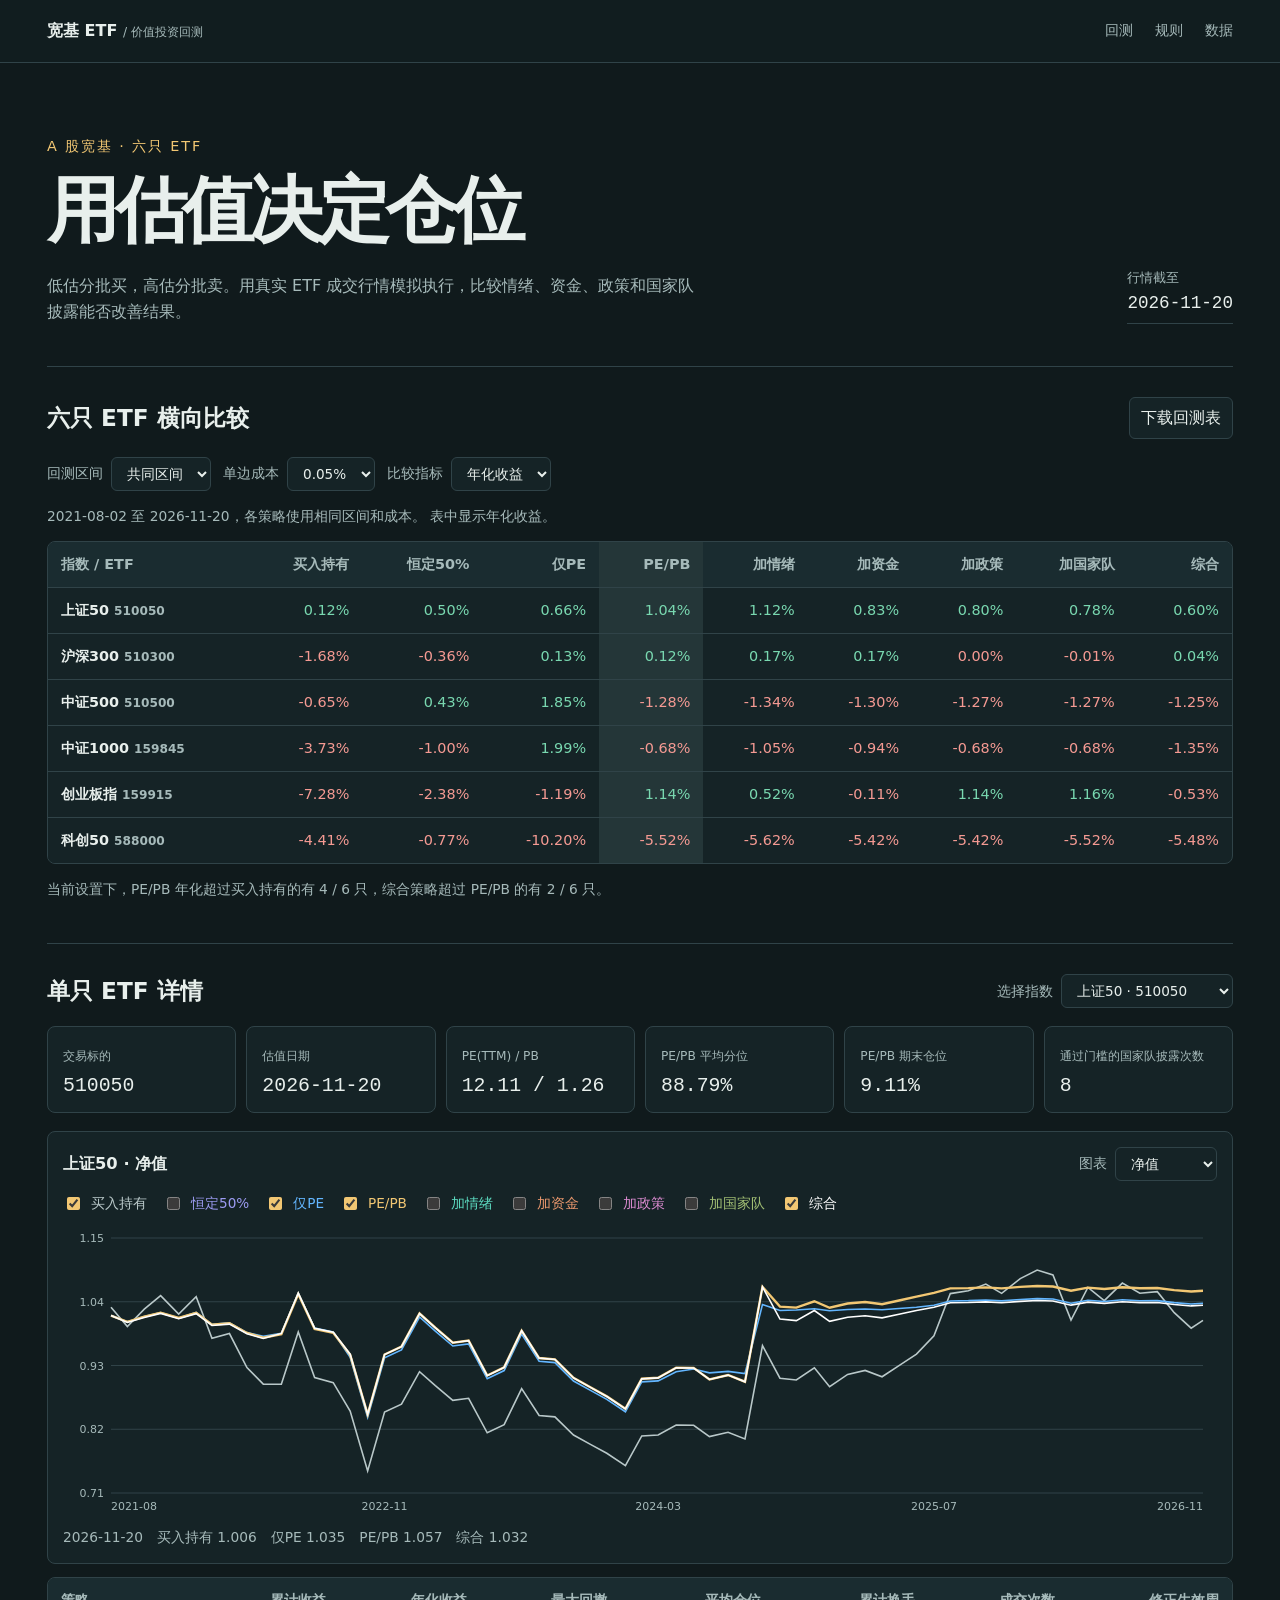
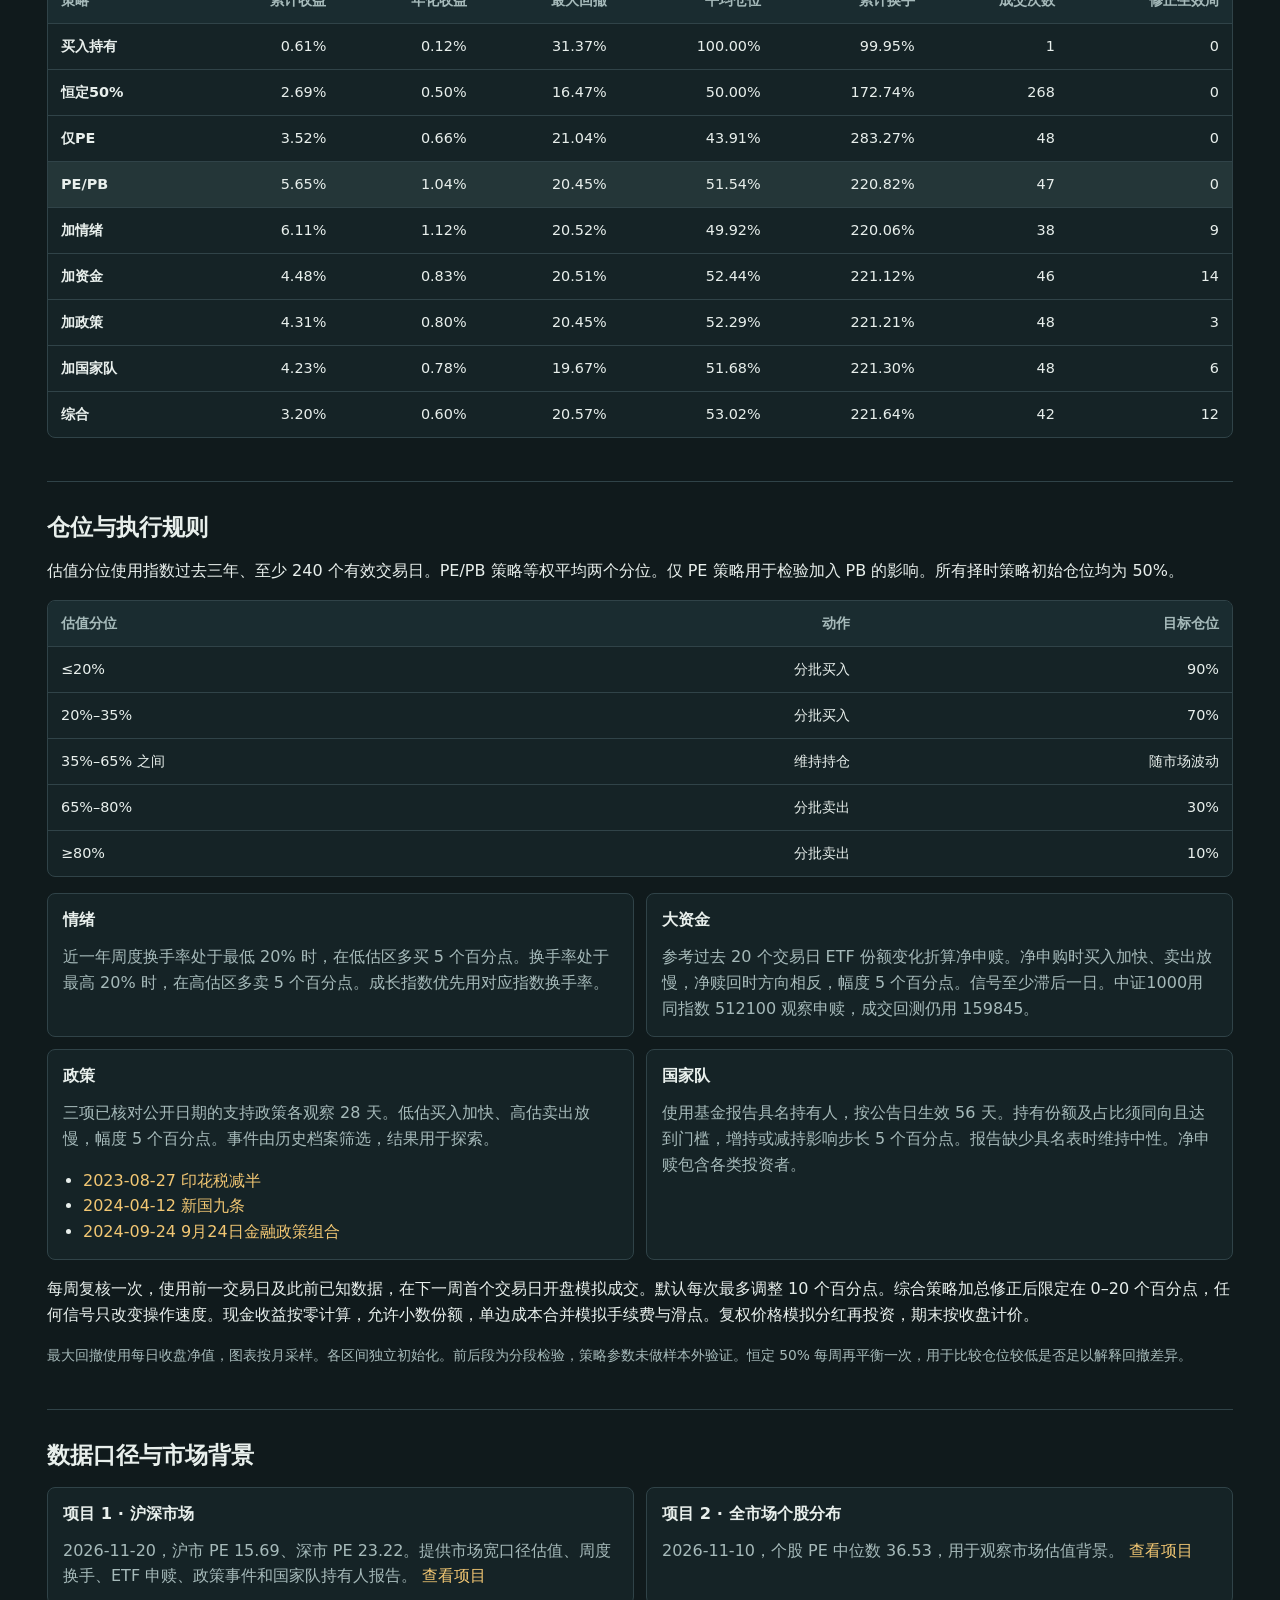
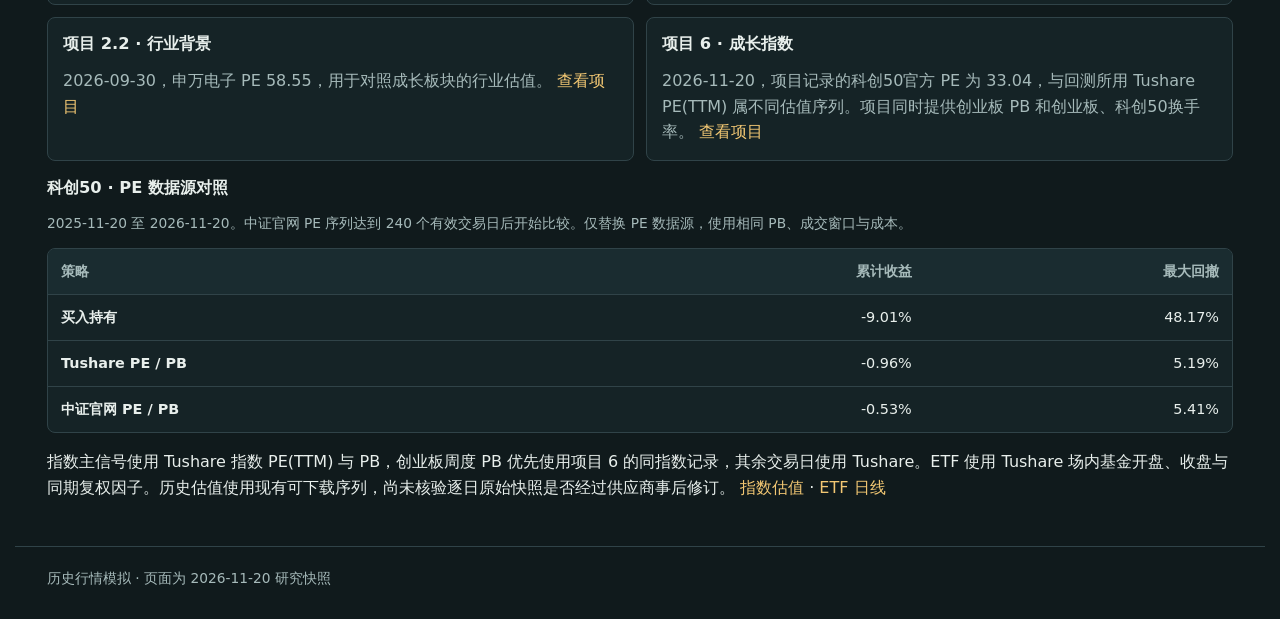
==== index.html @ 3c0445c7 "Publish index ETF valuation research" ====
<!doctype html>
<html lang="zh-CN">
<head>
<meta charset="utf-8">
<meta name="viewport" content="width=device-width,initial-scale=1">
<title>宽基 ETF · 价值投资回测</title>
<link rel="stylesheet" href="style.css">
<script defer src="results.js"></script>
<script defer src="app.js"></script>
</head>
<body>
<header><div class="shell bar"><a href="#">宽基 ETF <small> / 价值投资回测</small></a><nav><a href="#compare">回测</a><a href="#rules">规则</a><a href="#sources">数据</a></nav></div></header>
<main class="shell">
<section class="hero">
<div><p class="eyebrow">A 股宽基 · 六只 ETF</p><h1>用估值决定仓位</h1><p>低估分批买，高估分批卖。用真实 ETF 成交行情模拟执行，比较情绪、资金、政策和国家队披露能否改善结果。</p></div>
<div class="stamp">行情截至 <strong>2026-11-20</strong></div>
</section>
<section id="compare">
<div class="section-head"><h2>六只 ETF 横向比较</h2><button type="button" id="export">下载回测表</button></div>
<div class="controls">
<label>回测区间<select id="period"></select></label>
<label>单边成本<select id="fee"><option value="0">0.05%</option><option value="1">0.15%</option></select></label>
<label>比较指标<select id="metric"><option value="annual">年化收益</option><option value="total">累计收益</option><option value="drawdown">最大回撤</option><option value="weight">平均仓位</option></select></label>
</div>
<p class="muted" id="window"></p>
<div class="table-wrap" tabindex="0" aria-label="六只ETF回测结果"><table id="matrix"></table></div>
<p class="muted" id="summary"></p>
</section>
<section id="detail">
<div class="section-head"><h2>单只 ETF 详情</h2><label>选择指数<select id="asset"></select></label></div>
<div class="stats" id="stats"></div>
<div class="chart">
<div class="section-head"><h3 id="chartTitle">净值对比</h3><label>图表<select id="curveMetric"><option value="1">净值</option><option value="2">ETF 仓位</option></select></label></div>
<div id="legend"></div>
<canvas id="curve" role="img" aria-label="月度回测净值与仓位图，也可在下表阅读收益和回撤"></canvas>
<p id="chartReadout" class="muted"></p>
</div>
<div class="table-wrap" tabindex="0" aria-label="当前ETF各策略指标"><table id="details"></table></div>
</section>
<section id="rules">
<h2>仓位与执行规则</h2>
<p>估值分位使用指数过去三年、至少 240 个有效交易日。PE/PB 策略等权平均两个分位。仅 PE 策略用于检验加入 PB 的影响。所有择时策略初始仓位均为 50%。</p>
<div class="table-wrap"><table><thead><tr><th>估值分位</th><th>动作</th><th>目标仓位</th></tr></thead><tbody>
<tr><td>≤20%</td><td>分批买入</td><td>90%</td></tr><tr><td>20%–35%</td><td>分批买入</td><td>70%</td></tr><tr><td>35%–65% 之间</td><td>维持持仓</td><td>随市场波动</td></tr><tr><td>65%–80%</td><td>分批卖出</td><td>30%</td></tr><tr><td>≥80%</td><td>分批卖出</td><td>10%</td></tr>
</tbody></table></div>
<div class="rule-grid">
<article><h3>情绪</h3><p>近一年周度换手率处于最低 20% 时，在低估区多买 5 个百分点。换手率处于最高 20% 时，在高估区多卖 5 个百分点。成长指数优先用对应指数换手率。</p></article>
<article><h3>大资金</h3><p>参考过去 20 个交易日 ETF 份额变化折算净申赎。净申购时买入加快、卖出放慢，净赎回时方向相反，幅度 5 个百分点。信号至少滞后一日。中证1000用同指数 512100 观察申赎，成交回测仍用 159845。</p></article>
<article><h3>政策</h3><p>三项已核对公开日期的支持政策各观察 28 天。低估买入加快、高估卖出放慢，幅度 5 个百分点。事件由历史档案筛选，结果用于探索。</p><ul id="policy"></ul></article>
<article><h3>国家队</h3><p>使用基金报告具名持有人，按公告日生效 56 天。持有份额及占比须同向且达到门槛，增持或减持影响步长 5 个百分点。报告缺少具名表时维持中性。净申赎包含各类投资者。</p></article>
</div>
<p>每周复核一次，使用前一交易日及此前已知数据，在下一周首个交易日开盘模拟成交。默认每次最多调整 10 个百分点。综合策略加总修正后限定在 0–20 个百分点，任何信号只改变操作速度。现金收益按零计算，允许小数份额，单边成本合并模拟手续费与滑点。复权价格模拟分红再投资，期末按收盘计价。</p>
<p class="muted">最大回撤使用每日收盘净值，图表按月采样。各区间独立初始化。前后段为分段检验，策略参数未做样本外验证。恒定 50% 每周再平衡一次，用于比较仓位较低是否足以解释回撤差异。</p>
</section>
<section id="sources">
<h2>数据口径与市场背景</h2>
<div class="rule-grid" id="context"></div>
<h3>科创50 · PE 数据源对照</h3>
<p id="starWindow" class="muted"></p>
<div class="table-wrap"><table id="starCheck"></table></div>
<p>指数主信号使用 Tushare 指数 PE(TTM) 与 PB，创业板周度 PB 优先使用项目 6 的同指数记录，其余交易日使用 Tushare。ETF 使用 Tushare 场内基金开盘、收盘与同期复权因子。历史估值使用现有可下载序列，尚未核验逐日原始快照是否经过供应商事后修订。 <a href="https://tushare.pro/document/2?doc_id=128">指数估值</a> · <a href="https://tushare.pro/document/2?doc_id=127">ETF 日线</a></p>
</section>
</main>
<footer class="shell">历史行情模拟 · 页面为 2026-11-20 研究快照</footer>
</body>
</html>
---- style.css ----
:root{color-scheme:dark;--bg:#101a1c;--panel:#152326;--ink:#e8efec;--muted:#a6baba;--edge:#304348;--gold:#f2c773;--green:#79d8b0;--red:#f59a93;font-family:system-ui,"Microsoft YaHei",sans-serif}*{box-sizing:border-box}body{margin:0;background:var(--bg);color:var(--ink);line-height:1.6}a{color:var(--gold);text-decoration:none}a:hover{text-decoration:underline}header{border-bottom:1px solid var(--edge);background:#111d1f}.shell{max-width:1250px;margin:auto;padding:0 32px}.bar{display:flex;align-items:center;justify-content:space-between;gap:16px;min-height:62px}.bar>a{color:var(--ink);font-weight:700}.bar small,.muted{color:var(--muted);font-weight:400}.bar nav{display:flex;gap:22px}.bar nav a{color:var(--muted);font-size:.9rem}.hero{display:flex;align-items:end;justify-content:space-between;gap:22px;padding:72px 0 42px}.hero h1{font-size:clamp(2rem,6vw,4.5rem);letter-spacing:-.06em;line-height:1.15;margin:.15em 0 .3em}.hero p{max-width:650px;color:var(--muted);margin:0}.hero .eyebrow{color:var(--gold);font-size:.9rem;letter-spacing:.13em}.stamp{white-space:nowrap;color:var(--muted);font-size:.83rem;border-bottom:1px solid var(--edge);padding-bottom:10px}.stamp strong{display:block;color:var(--ink);font:1.1rem ui-monospace,monospace;margin-top:5px}section:not(.hero){padding:30px 0;border-top:1px solid var(--edge)}h2,h3{line-height:1.3;margin:0 0 14px}h2{font-size:1.45rem}h3{font-size:1.02rem}.section-head,.controls{display:flex;align-items:center;justify-content:space-between;gap:12px;flex-wrap:wrap}.section-head h2,.section-head h3{margin:0}.controls{justify-content:flex-start;margin-top:18px}label{display:inline-flex;align-items:center;gap:8px;font-size:.85rem;color:var(--muted)}button,select{color:var(--ink);font:inherit;background:var(--panel);border:1px solid var(--edge);border-radius:6px;padding:7px 11px;cursor:pointer}button:hover,select:hover{border-color:var(--gold)}:focus-visible{outline:2px solid var(--gold);outline-offset:3px}.table-wrap{overflow:auto;border:1px solid var(--edge);border-radius:8px;margin:13px 0;background:var(--panel)}table{border-collapse:collapse;width:100%;white-space:nowrap;font-variant-numeric:tabular-nums;text-align:right;font-size:.9rem}th,td{padding:11px 13px;border-bottom:1px solid var(--edge)}thead{background:#1a2c30;color:var(--muted)}tbody tr:last-child>*{border-bottom:0}th:first-child,td:first-child{text-align:left}tbody th{font-weight:600}#matrix tbody th{position:sticky;left:0;background:var(--panel)}.asset-link{background:none;border:0;padding:0;text-align:left}small{color:var(--muted);font-size:.76rem}.pos{color:var(--green)}.neg{color:var(--red)}.primary{background:#243638}.stats{display:grid;grid-template-columns:repeat(auto-fit,minmax(145px,1fr));gap:10px;margin:18px 0}.stat,.rule-grid article,.chart{border-radius:8px;background:var(--panel);border:1px solid var(--edge);padding:15px}.stat strong{display:block;font:1.24rem ui-monospace,monospace;margin-top:6px}.chart #legend{display:flex;gap:8px 16px;flex-wrap:wrap;margin-top:12px}.chart #legend label{color:var(--ink)}.chart input{accent-color:var(--gold)}canvas{width:100%;height:300px;display:block;margin-top:5px}.chart p{min-height:1.6em;margin:6px 0 0}.rule-grid{display:grid;grid-template-columns:repeat(2,minmax(0,1fr));gap:12px;margin:16px 0}.rule-grid p{margin:0;color:var(--muted)}.rule-grid ul{margin-bottom:0;padding-left:20px}.muted,footer{font-size:.86rem}footer{border-top:1px solid var(--edge);padding-top:20px!important;padding-bottom:30px!important;color:var(--muted)}@media(max-width:660px){.shell{padding:0 16px}.hero{padding:38px 0 24px;display:block}.stamp{margin-top:18px;display:inline-block}.rule-grid{grid-template-columns:1fr}.bar nav{gap:11px}.bar small{display:none}th,td{padding:9px 10px}canvas{height:245px}}
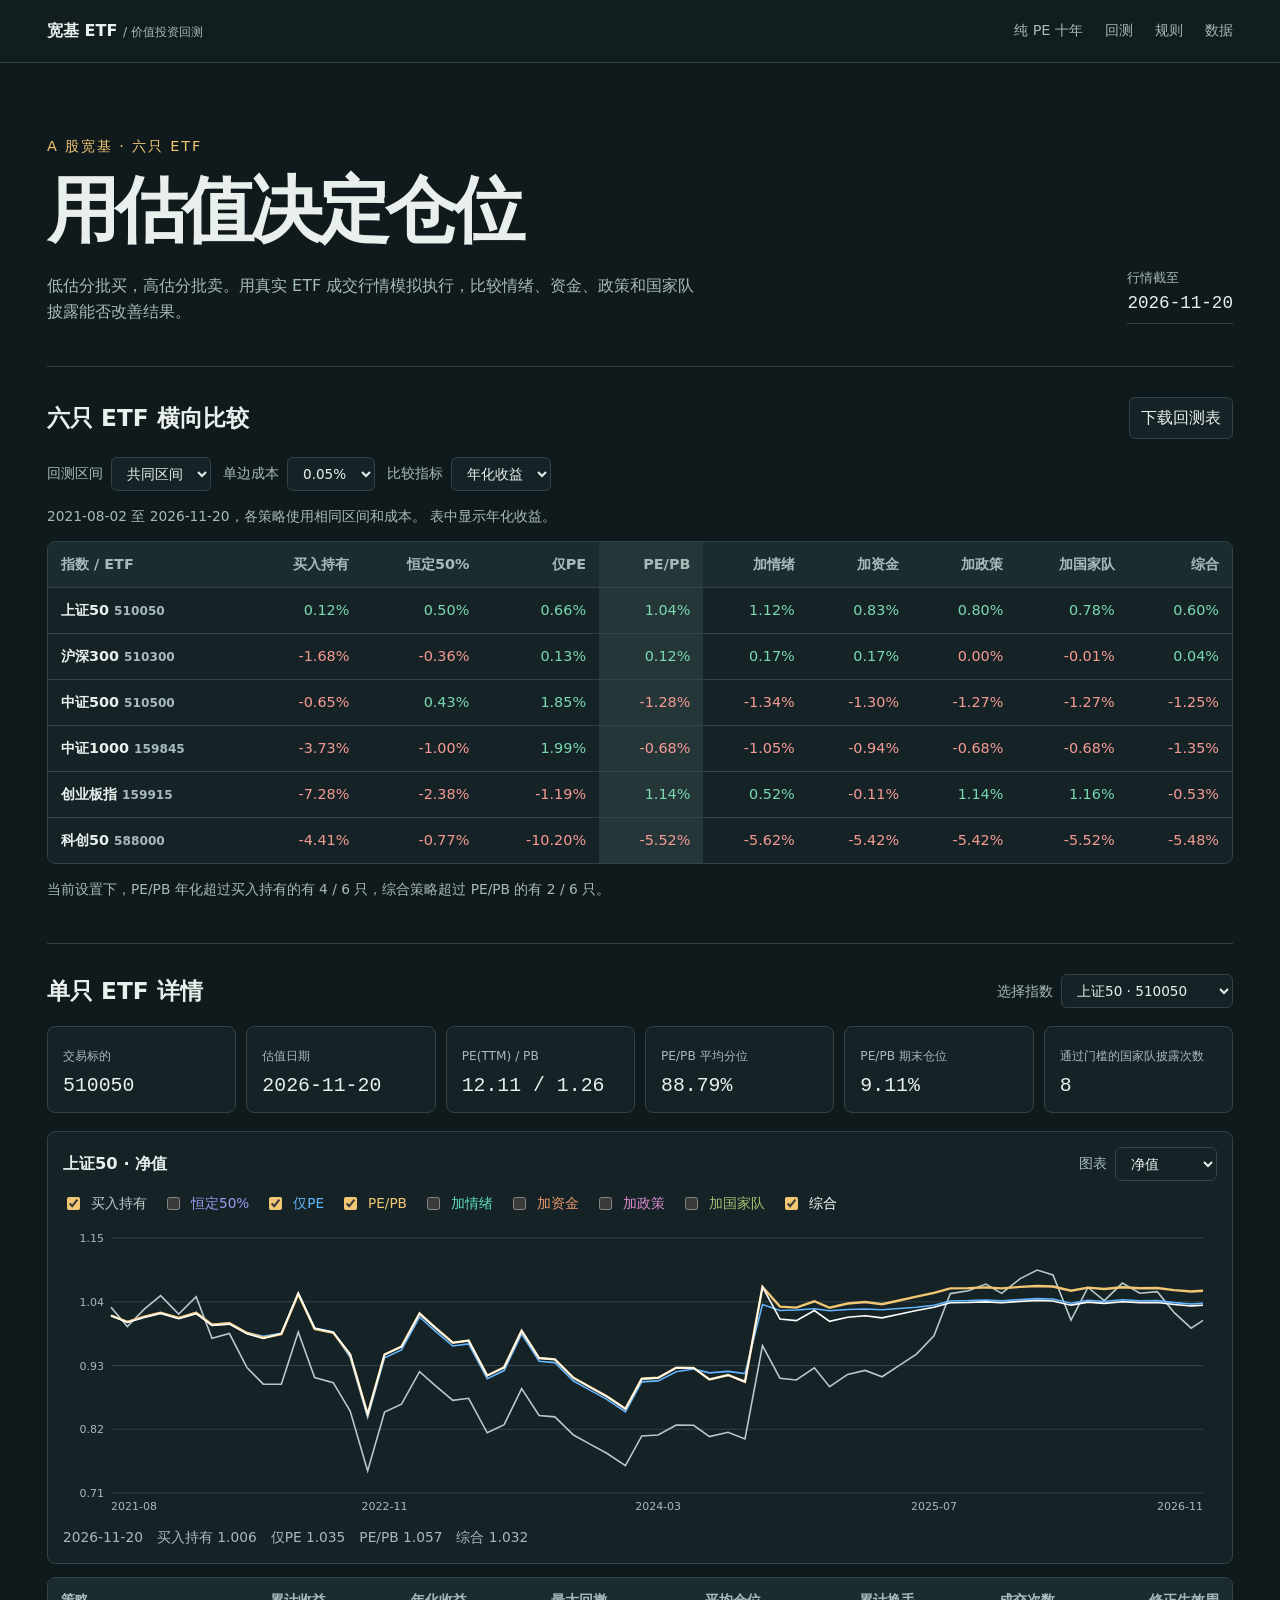
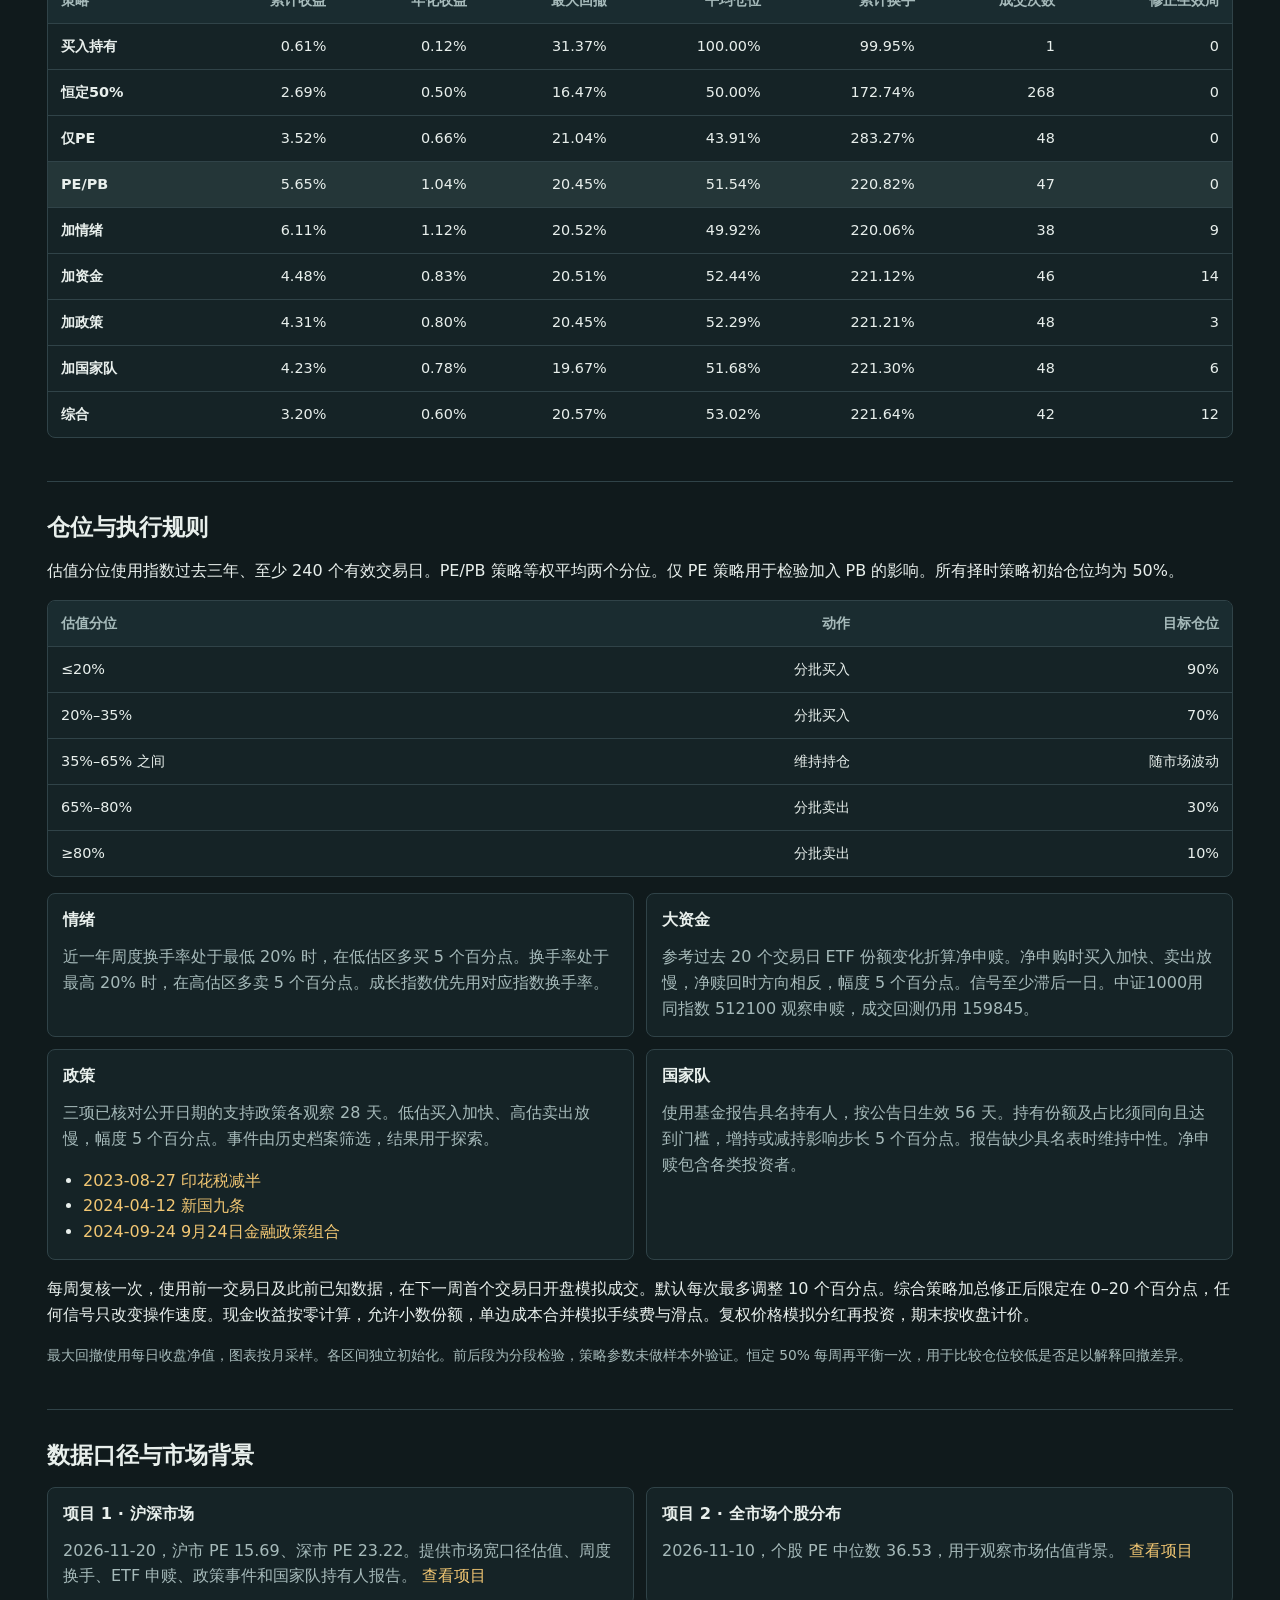
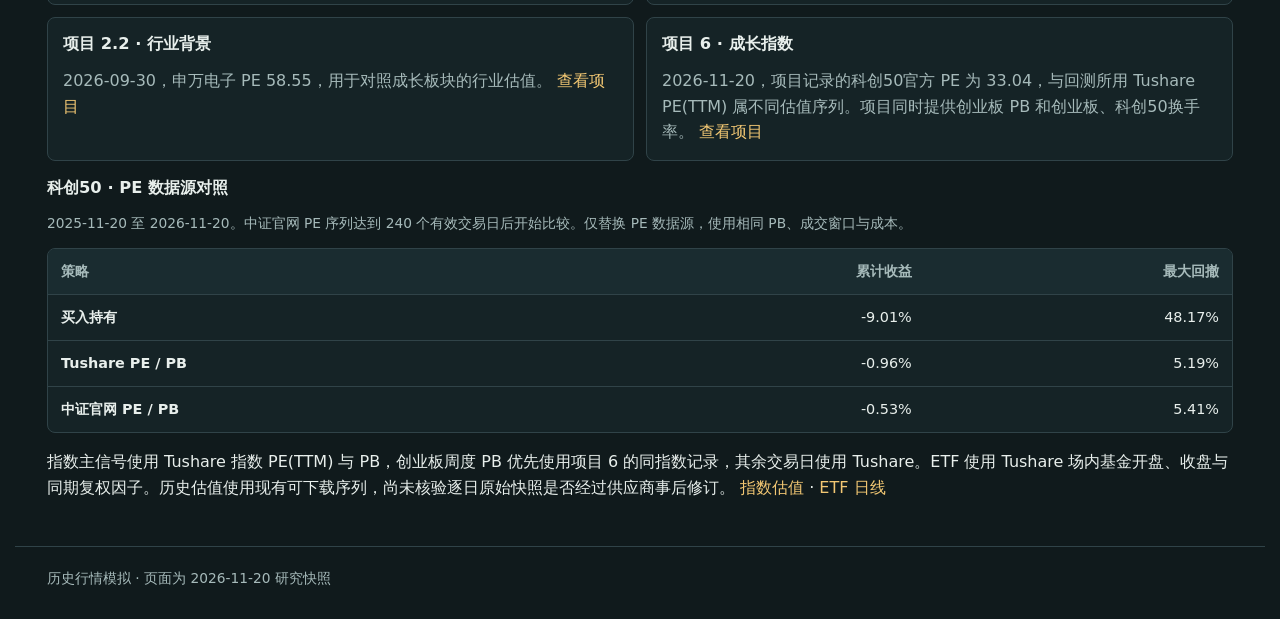
==== commit b6c9e016: "Add ten-year PE threshold backtest" ====
--- a/index.html
+++ b/index.html
@@ -9,7 +9,7 @@
 <script defer src="app.js"></script>
 </head>
 <body>
-<header><div class="shell bar"><a href="#">宽基 ETF <small> / 价值投资回测</small></a><nav><a href="#compare">回测</a><a href="#rules">规则</a><a href="#sources">数据</a></nav></div></header>
+<header><div class="shell bar"><a href="#">宽基 ETF <small> / 价值投资回测</small></a><nav><a href="pe10.html">纯 PE 十年</a><a href="#compare">回测</a><a href="#rules">规则</a><a href="#sources">数据</a></nav></div></header>
 <main class="shell">
 <section class="hero">
 <div><p class="eyebrow">A 股宽基 · 六只 ETF</p><h1>用估值决定仓位</h1><p>低估分批买，高估分批卖。用真实 ETF 成交行情模拟执行，比较情绪、资金、政策和国家队披露能否改善结果。</p></div>
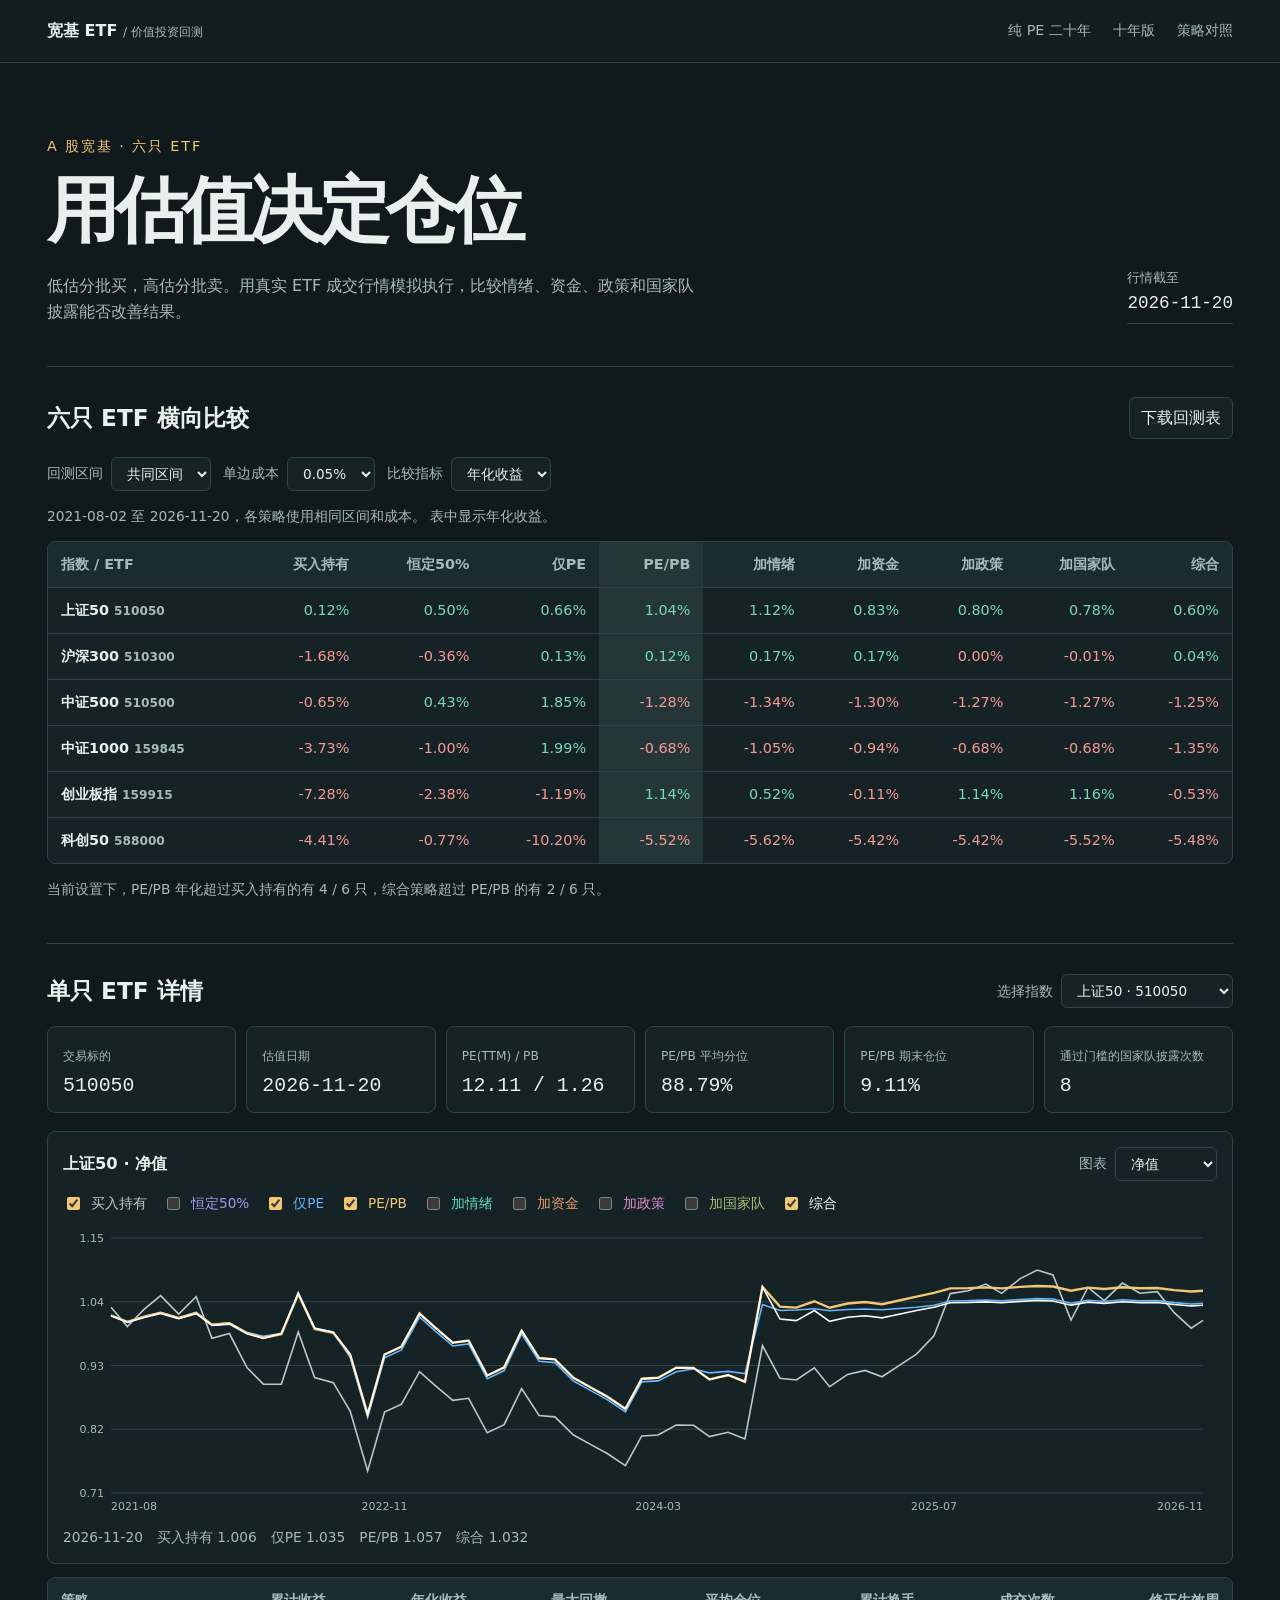
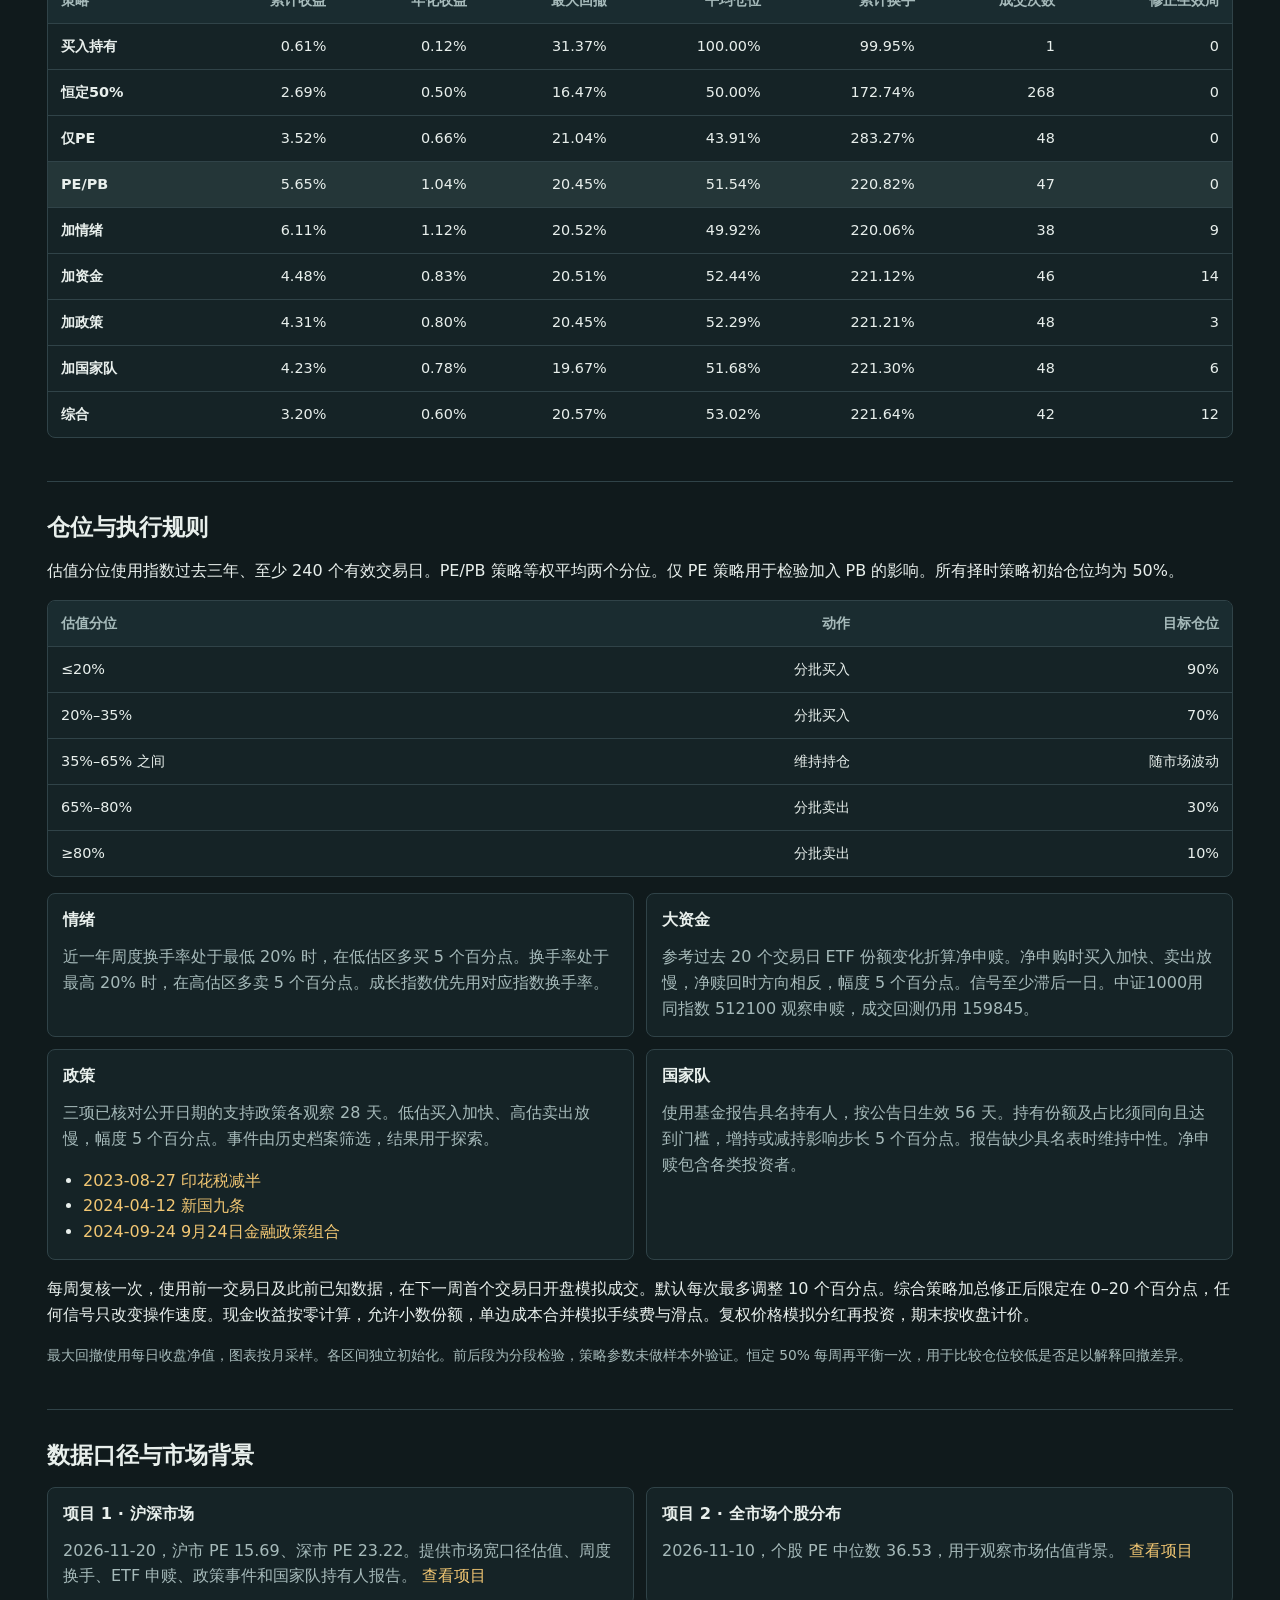
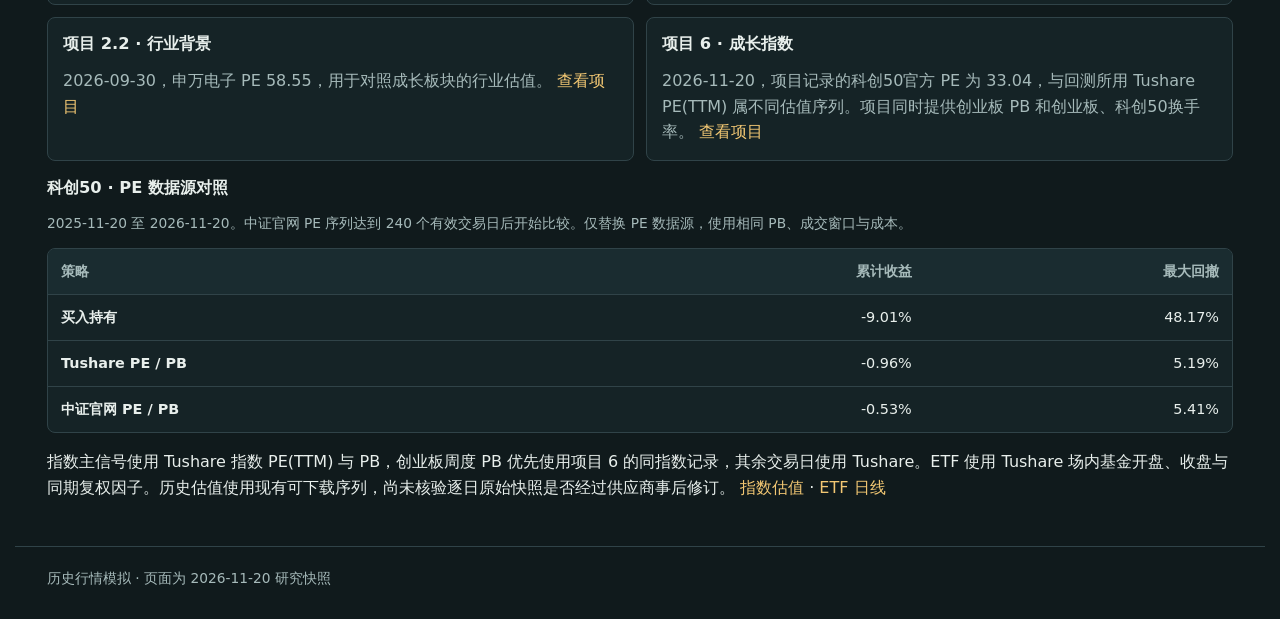
==== commit 55f83f36: "Chart twenty years of PE threshold signals" ====
--- a/index.html
+++ b/index.html
@@ -9,7 +9,7 @@
 <script defer src="app.js"></script>
 </head>
 <body>
-<header><div class="shell bar"><a href="#">宽基 ETF <small> / 价值投资回测</small></a><nav><a href="pe10.html">纯 PE 十年</a><a href="#compare">回测</a><a href="#rules">规则</a><a href="#sources">数据</a></nav></div></header>
+<header><div class="shell bar"><a href="#">宽基 ETF <small> / 价值投资回测</small></a><nav><a href="pe20.html">纯 PE 二十年</a><a href="pe10.html">十年版</a><a href="#compare">策略对照</a></nav></div></header>
 <main class="shell">
 <section class="hero">
 <div><p class="eyebrow">A 股宽基 · 六只 ETF</p><h1>用估值决定仓位</h1><p>低估分批买，高估分批卖。用真实 ETF 成交行情模拟执行，比较情绪、资金、政策和国家队披露能否改善结果。</p></div>
